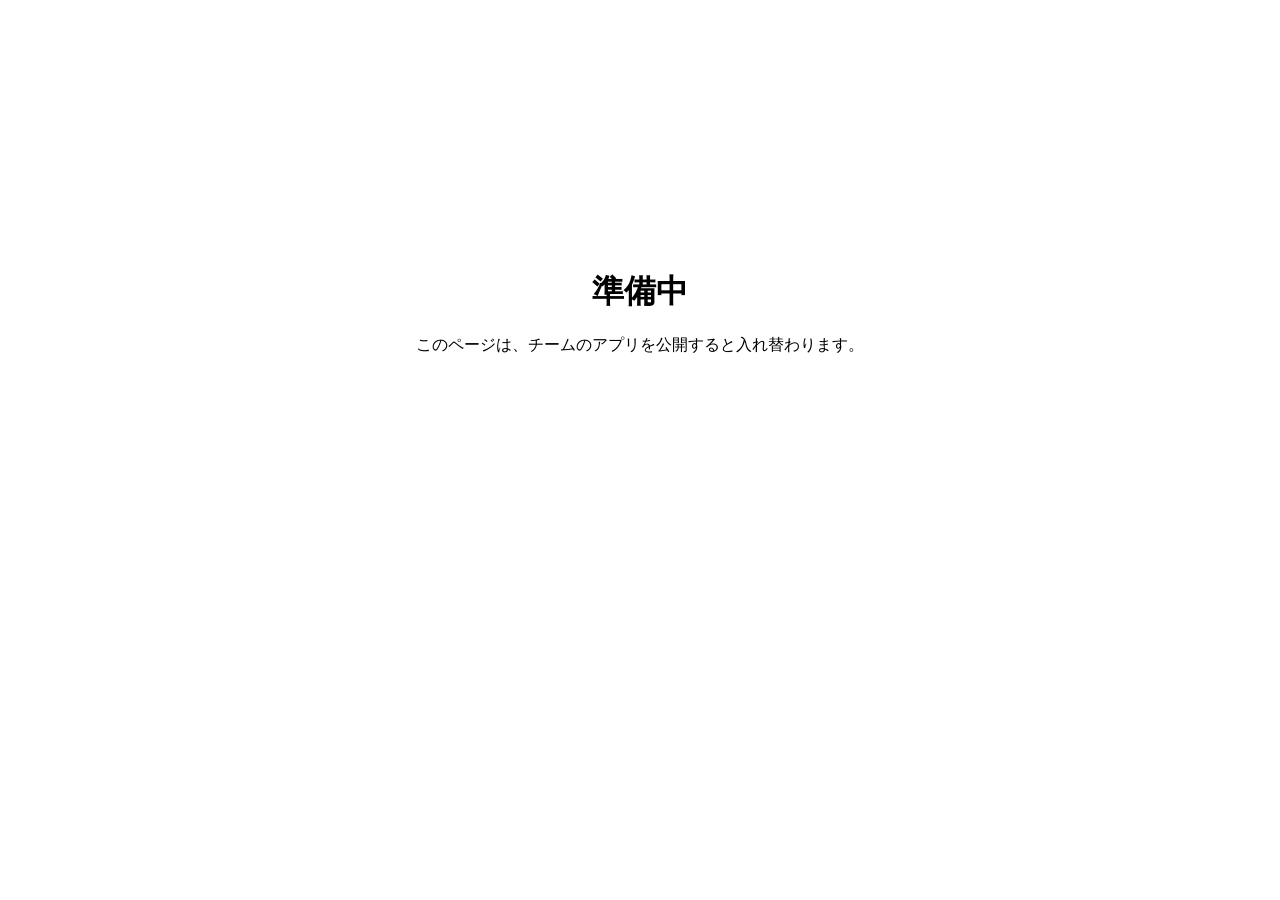
==== index.html @ 66dfaedb "仮のindex.htmlを追加（Pages確認用）" ====
<!doctype html>
<html lang="ja">
<head>
<meta charset="utf-8">
<meta name="viewport" content="width=device-width, initial-scale=1">
<title>準備中</title>
</head>
<body style="font-family:sans-serif;text-align:center;margin-top:30vh">
<h1>準備中</h1>
<p>このページは、チームのアプリを公開すると入れ替わります。</p>
</body>
</html>
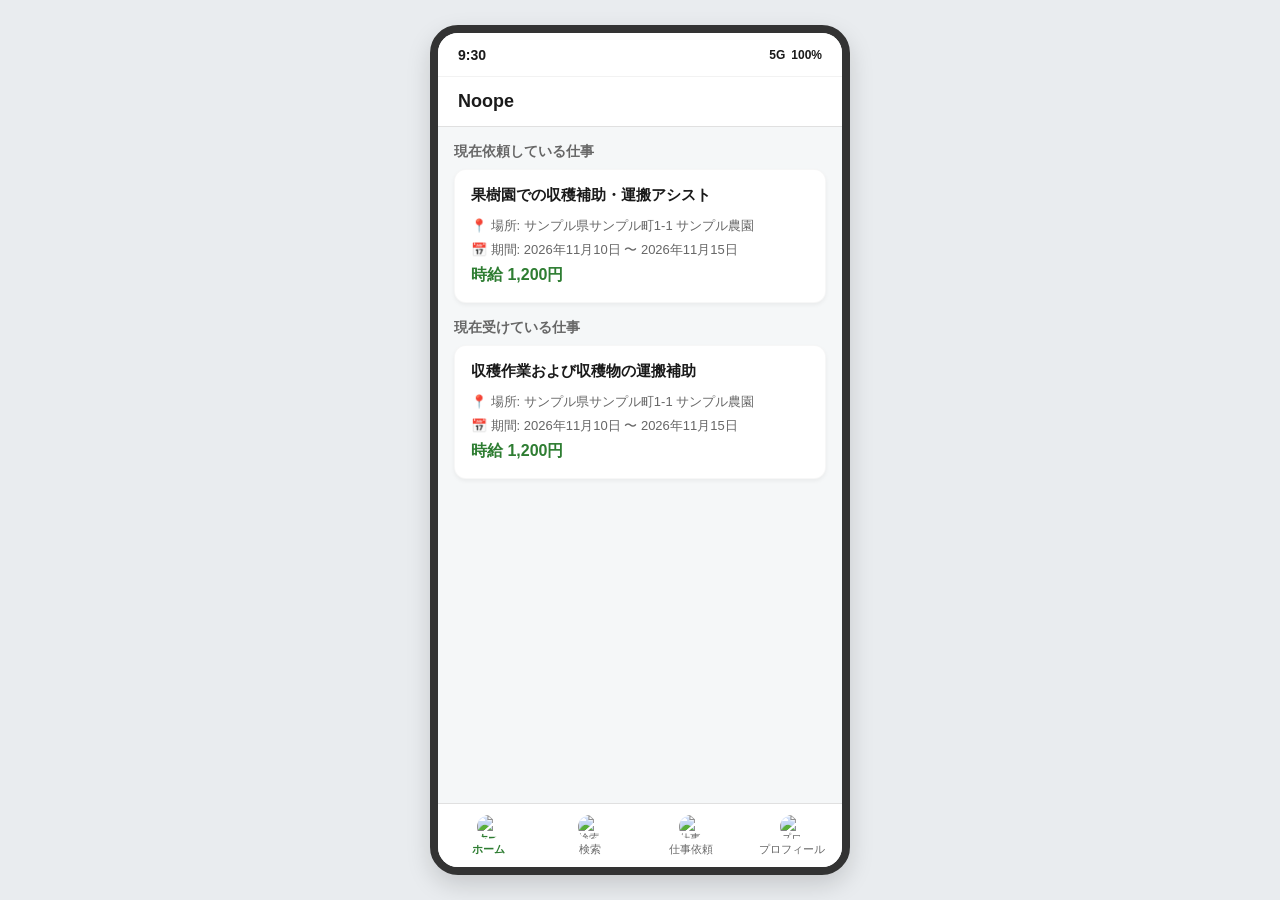
==== commit d732fe97: "プロトタイプ" ====
--- a/index.html
+++ b/index.html
@@ -1,12 +1,76 @@
-<!doctype html>
+<!DOCTYPE html>
 <html lang="ja">
 <head>
-<meta charset="utf-8">
-<meta name="viewport" content="width=device-width, initial-scale=1">
-<title>準備中</title>
+  <meta charset="UTF-8">
+  <meta name="viewport" content="width=device-width, initial-scale=1.0">
+  <title>Noope - ホーム</title>
+  <link rel="stylesheet" href="./style.css">
 </head>
-<body style="font-family:sans-serif;text-align:center;margin-top:30vh">
-<h1>準備中</h1>
-<p>このページは、チームのアプリを公開すると入れ替わります。</p>
+<body>
+  <div class="app-container">
+    <!-- Status Bar -->
+    <div class="status-bar">
+      <span>9:30</span>
+      <div class="status-bar-icons">
+        <span>5G</span>
+        <span>100%</span>
+      </div>
+    </div>
+
+    <!-- Header -->
+    <div class="app-header">
+      <h1>Noope</h1>
+    </div>
+
+    <!-- Main Content -->
+    <div class="app-content">
+      <!-- Section: Currently Requested Jobs -->
+      <div>
+        <h2 style="font-size: 14px; font-weight: 700; color: var(--text-secondary); margin-bottom: 8px;">現在依頼している仕事</h2>
+        <a href="./job-requested.html" class="card card-interactive">
+          <div class="card-title">果樹園での収穫補助・運搬アシスト</div>
+          <div class="card-meta">
+            <div class="meta-row">📍 場所: サンプル県サンプル町1-1 サンプル農園</div>
+            <div class="meta-row">📅 期間: 2026年11月10日 〜 2026年11月15日</div>
+            <div class="meta-row price-tag">時給 1,200円</div>
+          </div>
+        </a>
+      </div>
+
+      <!-- Section: Currently Accepted Jobs -->
+      <div>
+        <h2 style="font-size: 14px; font-weight: 700; color: var(--text-secondary); margin-bottom: 8px;">現在受けている仕事</h2>
+        <a href="./job-accepted.html" class="card card-interactive">
+          <div class="card-title">収穫作業および収穫物の運搬補助</div>
+          <div class="card-meta">
+            <div class="meta-row">📍 場所: サンプル県サンプル町1-1 サンプル農園</div>
+            <div class="meta-row">📅 期間: 2026年11月10日 〜 2026年11月15日</div>
+            <div class="meta-row price-tag">時給 1,200円</div>
+          </div>
+        </a>
+      </div>
+    </div>
+
+    <!-- Bottom Navigation -->
+    <nav class="bottom-nav">
+      <a href="./index.html" class="nav-item active">
+        <div class="img-box icon-box"><img src="./images/icon-home.png" alt="ホーム"></div>
+        <span>ホーム</span>
+      </a>
+      <a href="./search.html" class="nav-item">
+        <div class="img-box icon-box"><img src="./images/icon-search.png" alt="検索"></div>
+        <span>検索</span>
+      </a>
+      <a href="./job-create.html" class="nav-item">
+        <div class="img-box icon-box"><img src="./images/icon-create.png" alt="仕事依頼"></div>
+        <span>仕事依頼</span>
+      </a>
+      <a href="./account.html" class="nav-item">
+        <div class="img-box icon-box"><img src="./images/icon-profile.png" alt="プロフィール"></div>
+        <span>プロフィール</span>
+      </a>
+    </nav>
+  </div>
+  <script src="./script.js"></script>
 </body>
 </html>
--- a/style.css
+++ b/style.css
@@ -0,0 +1,485 @@
+/* Noope (ヌープ) - Common Stylesheet */
+:root {
+  --primary-color: #2e7d32;
+  --primary-hover: #1b5e20;
+  --bg-color: #f5f7f8;
+  --card-bg: #ffffff;
+  --text-primary: #1a1a1a;
+  --text-secondary: #666666;
+  --border-color: #e0e0e0;
+  --gray-placeholder: #e2e8f0;
+  --shadow-sm: 0 2px 4px rgba(0,0,0,0.05);
+  --shadow-md: 0 4px 12px rgba(0,0,0,0.08);
+  --radius: 12px;
+  --font-family: -apple-system, BlinkMacSystemFont, "Segoe UI", Roboto, "Helvetica Neue", Arial, sans-serif;
+}
+
+* {
+  box-sizing: border-box;
+  margin: 0;
+  padding: 0;
+  font-family: var(--font-family);
+  -webkit-tap-highlight-color: transparent;
+}
+
+body {
+  background-color: #e9ecef;
+  display: flex;
+  justify-content: center;
+  align-items: center;
+  min-height: 100vh;
+  color: var(--text-primary);
+}
+
+/* Mobile Frame Container */
+.app-container {
+  width: 100%;
+  max-width: 420px;
+  height: 100vh;
+  max-height: 880px;
+  background-color: var(--bg-color);
+  position: relative;
+  display: flex;
+  flex-direction: column;
+  overflow: hidden;
+  box-shadow: 0 10px 25px rgba(0,0,0,0.15);
+  border-radius: 0;
+}
+
+@media (min-width: 440px) {
+  .app-container {
+    height: 850px;
+    border-radius: 28px;
+    border: 8px solid #333333;
+  }
+}
+
+/* Status Bar */
+.status-bar {
+  height: 44px;
+  background-color: var(--card-bg);
+  display: flex;
+  justify-content: space-between;
+  align-items: center;
+  padding: 0 20px;
+  font-size: 14px;
+  font-weight: 600;
+  color: var(--text-primary);
+  border-bottom: 1px solid rgba(0,0,0,0.05);
+  z-index: 10;
+  flex-shrink: 0;
+}
+
+.status-bar-icons {
+  display: flex;
+  gap: 6px;
+  align-items: center;
+  font-size: 12px;
+}
+
+/* Header Area */
+.app-header {
+  background-color: var(--card-bg);
+  padding: 14px 20px;
+  display: flex;
+  justify-content: space-between;
+  align-items: center;
+  border-bottom: 1px solid var(--border-color);
+  z-index: 9;
+  flex-shrink: 0;
+}
+
+.app-header h1 {
+  font-size: 18px;
+  font-weight: 700;
+  color: var(--text-primary);
+}
+
+.header-actions {
+  display: flex;
+  gap: 12px;
+  align-items: center;
+}
+
+.icon-btn {
+  background: none;
+  border: none;
+  cursor: pointer;
+  display: flex;
+  align-items: center;
+  justify-content: center;
+  padding: 6px;
+  border-radius: 50%;
+  transition: background-color 0.2s;
+  text-decoration: none;
+  color: var(--text-primary);
+}
+
+.icon-btn:hover {
+  background-color: rgba(0,0,0,0.05);
+}
+
+/* Main Content Area */
+.app-content {
+  flex: 1;
+  overflow-y: auto;
+  padding: 16px;
+  display: flex;
+  flex-direction: column;
+  gap: 16px;
+}
+
+/* Bottom Navigation */
+.bottom-nav {
+  height: 64px;
+  background-color: var(--card-bg);
+  border-top: 1px solid var(--border-color);
+  display: flex;
+  justify-content: space-around;
+  align-items: center;
+  z-index: 10;
+  flex-shrink: 0;
+}
+
+.nav-item {
+  display: flex;
+  flex-direction: column;
+  align-items: center;
+  justify-content: center;
+  text-decoration: none;
+  color: var(--text-secondary);
+  font-size: 11px;
+  gap: 3px;
+  width: 25%;
+  height: 100%;
+  transition: color 0.2s;
+}
+
+.nav-item.active {
+  color: var(--primary-color);
+  font-weight: 700;
+}
+
+.nav-item img {
+  width: 22px;
+  height: 22px;
+  object-fit: contain;
+}
+
+/* Image Placeholder Component */
+.img-box {
+  width: 100%;
+  background-color: var(--gray-placeholder);
+  border-radius: var(--radius);
+  overflow: hidden;
+  position: relative;
+  display: flex;
+  align-items: center;
+  justify-content: center;
+  min-height: 120px;
+}
+
+.img-box img {
+  width: 100%;
+  height: 100%;
+  object-fit: cover;
+  display: block;
+}
+
+/* Fallback Gray Box Display */
+.img-box::before {
+  content: "No Image";
+  color: #888;
+  font-size: 13px;
+  font-weight: 500;
+  position: absolute;
+}
+
+.img-box img[src] {
+  position: relative;
+  z-index: 1;
+}
+
+.img-box.icon-box {
+  min-height: unset;
+  width: 24px;
+  height: 24px;
+  background: transparent;
+}
+.img-box.icon-box::before {
+  content: "";
+}
+
+/* UI Cards */
+.card {
+  background-color: var(--card-bg);
+  border-radius: var(--radius);
+  padding: 16px;
+  box-shadow: var(--shadow-sm);
+  border: 1px solid rgba(0,0,0,0.03);
+  display: flex;
+  flex-direction: column;
+  gap: 12px;
+  text-decoration: none;
+  color: inherit;
+  transition: transform 0.15s, box-shadow 0.15s;
+}
+
+.card-interactive:active {
+  transform: scale(0.98);
+  box-shadow: var(--shadow-md);
+}
+
+.card-title {
+  font-size: 15px;
+  font-weight: 700;
+  color: var(--text-primary);
+}
+
+.card-meta {
+  display: flex;
+  flex-direction: column;
+  gap: 6px;
+  font-size: 13px;
+  color: var(--text-secondary);
+}
+
+.meta-row {
+  display: flex;
+  align-items: center;
+  gap: 8px;
+}
+
+.price-tag {
+  font-size: 16px;
+  font-weight: 800;
+  color: var(--primary-color);
+}
+
+/* Search Bar */
+.search-container {
+  display: flex;
+  align-items: center;
+  background-color: #edf2f7;
+  border-radius: 20px;
+  padding: 8px 14px;
+  gap: 8px;
+}
+
+.search-input {
+  border: none;
+  background: transparent;
+  flex: 1;
+  font-size: 14px;
+  outline: none;
+  color: var(--text-primary);
+}
+
+.search-clear {
+  border: none;
+  background: #cbd5e0;
+  color: #fff;
+  width: 18px;
+  height: 18px;
+  border-radius: 50%;
+  display: flex;
+  align-items: center;
+  justify-content: center;
+  font-size: 11px;
+  cursor: pointer;
+  line-height: 1;
+}
+
+/* Filter Buttons */
+.filter-bar {
+  display: flex;
+  gap: 10px;
+}
+
+.filter-btn {
+  padding: 8px 16px;
+  border-radius: 20px;
+  border: 1px solid var(--border-color);
+  background-color: var(--card-bg);
+  font-size: 13px;
+  color: var(--text-secondary);
+  cursor: pointer;
+  display: flex;
+  align-items: center;
+  gap: 4px;
+}
+
+.filter-btn.active {
+  background-color: var(--primary-color);
+  color: #fff;
+  border-color: var(--primary-color);
+}
+
+/* Buttons */
+.btn-primary {
+  width: 100%;
+  padding: 14px;
+  background-color: var(--primary-color);
+  color: #ffffff;
+  border: none;
+  border-radius: var(--radius);
+  font-size: 15px;
+  font-weight: 700;
+  cursor: pointer;
+  text-align: center;
+  text-decoration: none;
+  display: block;
+  box-shadow: 0 4px 10px rgba(46, 125, 50, 0.25);
+  transition: background-color 0.2s;
+}
+
+.btn-primary:active {
+  background-color: var(--primary-hover);
+}
+
+.btn-secondary {
+  width: 100%;
+  padding: 12px;
+  background-color: #f1f5f9;
+  color: #475569;
+  border: 1px solid var(--border-color);
+  border-radius: var(--radius);
+  font-size: 14px;
+  font-weight: 600;
+  cursor: pointer;
+  text-align: center;
+  text-decoration: none;
+  display: block;
+}
+
+.btn-danger {
+  background-color: #fee2e2;
+  color: #dc2626;
+  border: 1px solid #fca5a5;
+}
+
+/* Form Controls */
+.form-group {
+  display: flex;
+  flex-direction: column;
+  gap: 6px;
+}
+
+.form-label {
+  font-size: 13px;
+  font-weight: 600;
+  color: var(--text-secondary);
+}
+
+.form-control {
+  width: 100%;
+  padding: 12px;
+  border: 1px solid var(--border-color);
+  border-radius: 8px;
+  font-size: 14px;
+  background-color: var(--card-bg);
+  outline: none;
+}
+
+.form-control:focus {
+  border-color: var(--primary-color);
+}
+
+textarea.form-control {
+  resize: vertical;
+  min-height: 80px;
+}
+
+/* Detail & Map Section */
+.detail-section {
+  display: flex;
+  flex-direction: column;
+  gap: 12px;
+}
+
+.map-container {
+  height: 160px;
+  border-radius: var(--radius);
+  overflow: hidden;
+  background-color: #e2e8f0;
+  position: relative;
+}
+
+.map-container img {
+  width: 100%;
+  height: 100%;
+  object-fit: cover;
+}
+
+/* User Profile Header */
+.profile-header {
+  display: flex;
+  flex-direction: column;
+  align-items: center;
+  padding: 20px 0 10px 0;
+  gap: 10px;
+}
+
+.avatar-lg {
+  width: 80px;
+  height: 80px;
+  border-radius: 50%;
+  overflow: hidden;
+  background-color: var(--gray-placeholder);
+}
+
+.avatar-lg img {
+  width: 100%;
+  height: 100%;
+  object-fit: cover;
+}
+
+.user-name {
+  font-size: 18px;
+  font-weight: 700;
+}
+
+.user-email {
+  font-size: 13px;
+  color: var(--text-secondary);
+}
+
+/* Settings List */
+.settings-list {
+  display: flex;
+  flex-direction: column;
+  gap: 8px;
+}
+
+.setting-item {
+  display: flex;
+  justify-content: space-between;
+  align-items: center;
+  padding: 14px 16px;
+  background-color: var(--card-bg);
+  border-radius: 8px;
+  border: 1px solid rgba(0,0,0,0.03);
+  font-size: 14px;
+  font-weight: 500;
+  color: var(--text-primary);
+  text-decoration: none;
+  cursor: pointer;
+}
+
+.setting-item::after {
+  content: "›";
+  font-size: 18px;
+  color: #a0aec0;
+}
+
+/* Alert Banner */
+.alert-box {
+  background-color: #e6f4ea;
+  border: 1px solid #a7f3d0;
+  color: #065f46;
+  padding: 12px;
+  border-radius: var(--radius);
+  font-size: 13px;
+  line-height: 1.4;
+  margin-bottom: 8px;
+}
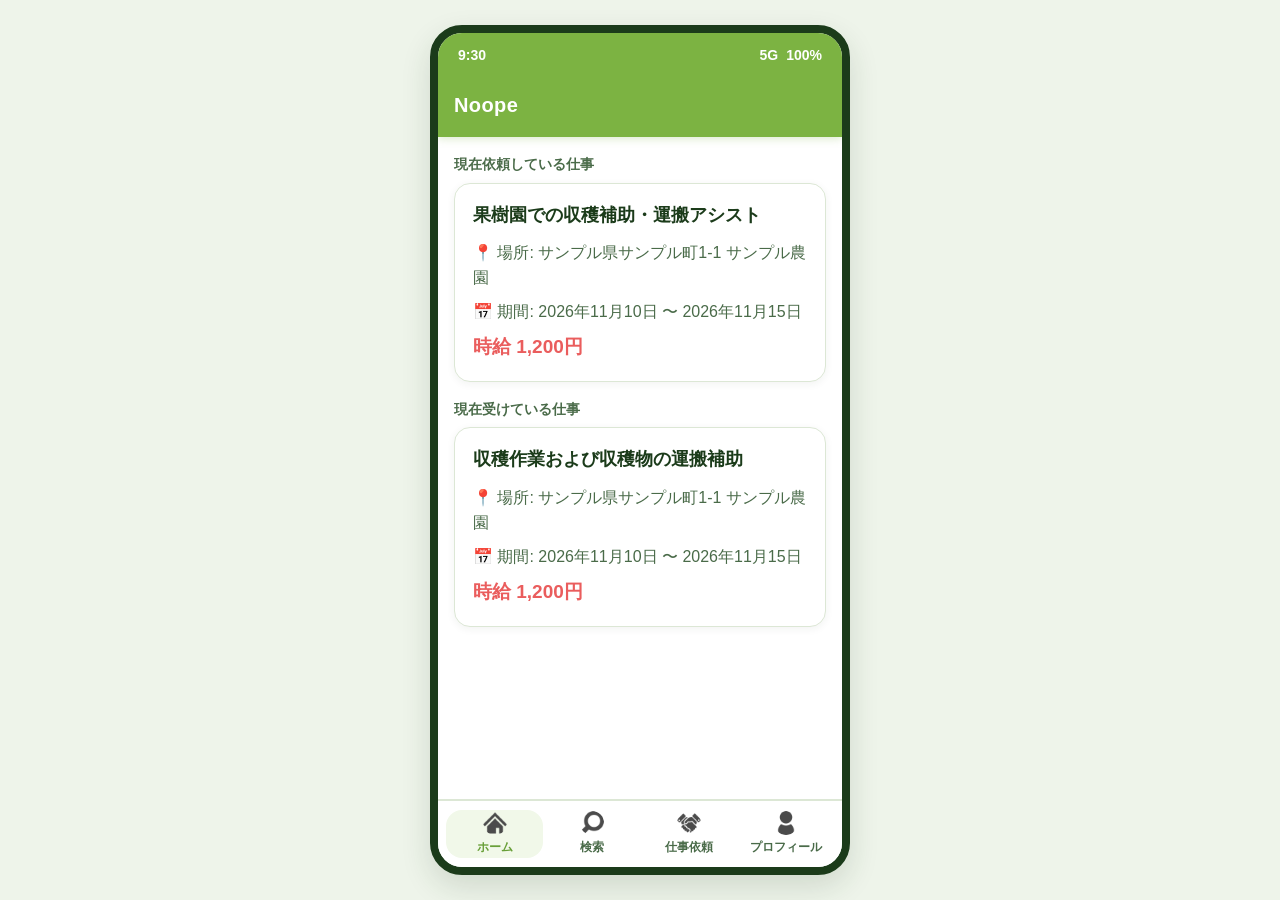
==== commit 94575725: "画像の追加" ====
--- a/index.html
+++ b/index.html
@@ -54,19 +54,19 @@
     <!-- Bottom Navigation -->
     <nav class="bottom-nav">
       <a href="./index.html" class="nav-item active">
-        <div class="img-box icon-box"><img src="./images/icon-home.png" alt="ホーム"></div>
+        <div class="img-box icon-box"><img src="./images/house.png" alt="ホーム"></div>
         <span>ホーム</span>
       </a>
       <a href="./search.html" class="nav-item">
-        <div class="img-box icon-box"><img src="./images/icon-search.png" alt="検索"></div>
+        <div class="img-box icon-box"><img src="./images/虫眼鏡のアイコン.png" alt="検索"></div>
         <span>検索</span>
       </a>
       <a href="./job-create.html" class="nav-item">
-        <div class="img-box icon-box"><img src="./images/icon-create.png" alt="仕事依頼"></div>
+        <div class="img-box icon-box"><img src="./images/握手のアイコン.png" alt="仕事依頼"></div>
         <span>仕事依頼</span>
       </a>
       <a href="./account.html" class="nav-item">
-        <div class="img-box icon-box"><img src="./images/icon-profile.png" alt="プロフィール"></div>
+        <div class="img-box icon-box"><img src="./images/人物の無料素材.png" alt="プロフィール"></div>
         <span>プロフィール</span>
       </a>
     </nav>
--- a/style.css
+++ b/style.css
@@ -1,17 +1,29 @@
 /* Noope (ヌープ) - Common Stylesheet */
 :root {
-  --primary-color: #2e7d32;
-  --primary-hover: #1b5e20;
-  --bg-color: #f5f7f8;
-  --card-bg: #ffffff;
-  --text-primary: #1a1a1a;
-  --text-secondary: #666666;
-  --border-color: #e0e0e0;
-  --gray-placeholder: #e2e8f0;
-  --shadow-sm: 0 2px 4px rgba(0,0,0,0.05);
-  --shadow-md: 0 4px 12px rgba(0,0,0,0.08);
-  --radius: 12px;
-  --font-family: -apple-system, BlinkMacSystemFont, "Segoe UI", Roboto, "Helvetica Neue", Arial, sans-serif;
+  /* デザインルール指定カラー */
+  --primary-color: #7CB342;       /* メインの色（見出し・上の帯） */
+  --primary-dark: #689F38;        /* メイン色のホバー・濃色アクセント */
+  --primary-light: #F1F8E9;       /* 農業の爽やかさを添える淡いグリーン背景 */
+  --accent-color: #EA5D5D;        /* 強調の色（主なボタン） */
+  --accent-hover: #D64545;        /* 強調ボタンのタップ・ホバー時 */
+  --bg-color: #FFFFFF;            /* 背景の色 */
+  --text-primary: #1B3B1A;        /* 文字の色 */
+
+  /* 補助カラー・UI用変数 */
+  --text-secondary: #4A6B49;      /* 補足テキスト（文字色と調和する深い緑） */
+  --text-on-color: #FFFFFF;       /* メイン色・強調色の上の白文字 */
+  --surface-subtle: #F7FAF5;      /* 検索バーや入力欄などのごく淡い背景 */
+  --border-color: #DCE7D5;        /* ナチュラルな境界線 */
+  --gray-placeholder: #EDF4E8;    /* 画像未設定時の背景 */
+  --outer-bg: #EEF4EA;            /* PC表示時の外側背景 */
+
+  /* 影・角丸・フォント */
+  --shadow-sm: 0 2px 8px rgba(27, 59, 26, 0.06);
+  --shadow-md: 0 6px 16px rgba(27, 59, 26, 0.12);
+  --shadow-accent: 0 4px 12px rgba(234, 93, 93, 0.3);
+  --radius: 16px;
+  --radius-pill: 9999px;
+  --font-family: -apple-system, BlinkMacSystemFont, "Hiragino Maru Gothic ProN", "Segoe UI", Roboto, "Helvetica Neue", Arial, "Apple Color Emoji", "Segoe UI Emoji", "Noto Color Emoji", sans-serif;
 }
 
 * {
@@ -23,12 +35,27 @@
 }
 
 body {
-  background-color: #e9ecef;
+  background-color: var(--outer-bg);
   display: flex;
   justify-content: center;
   align-items: center;
   min-height: 100vh;
   color: var(--text-primary);
+  font-size: 16px;
+  line-height: 1.6;
+}
+
+/* Material Symbols / 絵文字アイコン共通調整 */
+.material-symbols-outlined,
+.material-symbols-rounded,
+.icon-emoji {
+  font-size: 22px;
+  line-height: 1;
+  display: inline-flex;
+  align-items: center;
+  justify-content: center;
+  vertical-align: middle;
+  flex-shrink: 0;
 }
 
 /* Mobile Frame Container */
@@ -36,107 +63,138 @@
   width: 100%;
   max-width: 420px;
   height: 100vh;
+  height: 100dvh;
   max-height: 880px;
   background-color: var(--bg-color);
   position: relative;
   display: flex;
   flex-direction: column;
   overflow: hidden;
-  box-shadow: 0 10px 25px rgba(0,0,0,0.15);
+  box-shadow: 0 12px 30px rgba(27, 59, 26, 0.14);
   border-radius: 0;
 }
 
 @media (min-width: 440px) {
   .app-container {
     height: 850px;
-    border-radius: 28px;
-    border: 8px solid #333333;
+    border-radius: 32px;
+    border: 8px solid var(--text-primary);
   }
 }
 
-/* Status Bar */
+/* Status Bar（上の帯の一部としてメイン色に統一） */
 .status-bar {
   height: 44px;
-  background-color: var(--card-bg);
+  background-color: var(--primary-color);
   display: flex;
   justify-content: space-between;
   align-items: center;
   padding: 0 20px;
   font-size: 14px;
-  font-weight: 600;
-  color: var(--text-primary);
-  border-bottom: 1px solid rgba(0,0,0,0.05);
+  font-weight: 700;
+  color: var(--text-on-color);
   z-index: 10;
   flex-shrink: 0;
 }
 
 .status-bar-icons {
   display: flex;
-  gap: 6px;
-  align-items: center;
-  font-size: 12px;
-}
-
-/* Header Area */
+  gap: 8px;
+  align-items: center;
+  font-size: 14px;
+}
+
+/* Header Area（上の帯・見出し） */
 .app-header {
-  background-color: var(--card-bg);
-  padding: 14px 20px;
+  background-color: var(--primary-color);
+  padding: 12px 16px 16px;
   display: flex;
   justify-content: space-between;
   align-items: center;
-  border-bottom: 1px solid var(--border-color);
+  color: var(--text-on-color);
+  box-shadow: 0 2px 8px rgba(124, 179, 66, 0.25);
   z-index: 9;
   flex-shrink: 0;
 }
 
 .app-header h1 {
-  font-size: 18px;
-  font-weight: 700;
-  color: var(--text-primary);
+  font-size: 20px;
+  font-weight: 800;
+  letter-spacing: 0.02em;
+  color: var(--text-on-color);
 }
 
 .header-actions {
   display: flex;
-  gap: 12px;
+  gap: 8px;
   align-items: center;
 }
 
 .icon-btn {
-  background: none;
+  background: rgba(255, 255, 255, 0.18);
   border: none;
   cursor: pointer;
-  display: flex;
-  align-items: center;
-  justify-content: center;
-  padding: 6px;
-  border-radius: 50%;
-  transition: background-color 0.2s;
+  display: inline-flex;
+  align-items: center;
+  justify-content: center;
+  min-width: 44px;
+  min-height: 44px;
+  padding: 8px;
+  border-radius: var(--radius-pill);
+  transition: background-color 0.2s, transform 0.1s;
   text-decoration: none;
-  color: var(--text-primary);
-}
-
-.icon-btn:hover {
-  background-color: rgba(0,0,0,0.05);
+  color: var(--text-on-color);
+  font-size: 20px;
+}
+
+.icon-btn:active {
+  background-color: rgba(255, 255, 255, 0.32);
+  transform: scale(0.95);
 }
 
 /* Main Content Area */
 .app-content {
   flex: 1;
   overflow-y: auto;
-  padding: 16px;
-  display: flex;
-  flex-direction: column;
-  gap: 16px;
+  -webkit-overflow-scrolling: touch;
+  padding: 18px 16px 24px;
+  background-color: var(--bg-color);
+  display: flex;
+  flex-direction: column;
+  gap: 18px;
+  font-size: 16px;
+}
+
+.app-content h2,
+.app-content h3 {
+  color: var(--primary-dark);
+  font-weight: 800;
+  line-height: 1.4;
+}
+
+.app-content h2 {
+  font-size: 19px;
+}
+
+.app-content h3 {
+  font-size: 17px;
+}
+
+.app-content p {
+  font-size: 16px;
+  line-height: 1.65;
+  color: var(--text-primary);
 }
 
 /* Bottom Navigation */
 .bottom-nav {
-  height: 64px;
-  background-color: var(--card-bg);
-  border-top: 1px solid var(--border-color);
+  height: 68px;
+  background-color: var(--bg-color);
+  border-top: 2px solid var(--border-color);
   display: flex;
   justify-content: space-around;
   align-items: center;
+  padding: 4px 8px;
   z-index: 10;
   flex-shrink: 0;
 }
@@ -148,21 +206,24 @@
   justify-content: center;
   text-decoration: none;
   color: var(--text-secondary);
-  font-size: 11px;
+  font-size: 12px;
+  font-weight: 600;
   gap: 3px;
   width: 25%;
-  height: 100%;
-  transition: color 0.2s;
+  min-height: 48px;
+  border-radius: var(--radius);
+  transition: color 0.2s, background-color 0.2s;
 }
 
 .nav-item.active {
-  color: var(--primary-color);
-  font-weight: 700;
+  color: var(--primary-dark);
+  background-color: var(--primary-light);
+  font-weight: 800;
 }
 
 .nav-item img {
-  width: 22px;
-  height: 22px;
+  width: 24px;
+  height: 24px;
   object-fit: contain;
 }
 
@@ -176,7 +237,7 @@
   display: flex;
   align-items: center;
   justify-content: center;
-  min-height: 120px;
+  min-height: 140px;
 }
 
 .img-box img {
@@ -186,12 +247,12 @@
   display: block;
 }
 
-/* Fallback Gray Box Display */
+/* Fallback Display */
 .img-box::before {
-  content: "No Image";
-  color: #888;
-  font-size: 13px;
-  font-weight: 500;
+  content: "🌱 No Image";
+  color: var(--text-secondary);
+  font-size: 16px;
+  font-weight: 600;
   position: absolute;
 }
 
@@ -206,41 +267,44 @@
   height: 24px;
   background: transparent;
 }
+
 .img-box.icon-box::before {
   content: "";
 }
 
 /* UI Cards */
 .card {
-  background-color: var(--card-bg);
+  background-color: var(--bg-color);
   border-radius: var(--radius);
-  padding: 16px;
+  padding: 18px;
   box-shadow: var(--shadow-sm);
-  border: 1px solid rgba(0,0,0,0.03);
+  border: 1.5px solid var(--border-color);
   display: flex;
   flex-direction: column;
   gap: 12px;
   text-decoration: none;
-  color: inherit;
-  transition: transform 0.15s, box-shadow 0.15s;
+  color: var(--text-primary);
+  transition: transform 0.15s, box-shadow 0.15s, border-color 0.15s;
 }
 
 .card-interactive:active {
   transform: scale(0.98);
   box-shadow: var(--shadow-md);
+  border-color: var(--primary-color);
 }
 
 .card-title {
-  font-size: 15px;
-  font-weight: 700;
-  color: var(--text-primary);
+  font-size: 18px;
+  font-weight: 800;
+  color: var(--text-primary);
+  line-height: 1.45;
 }
 
 .card-meta {
   display: flex;
   flex-direction: column;
-  gap: 6px;
-  font-size: 13px;
+  gap: 8px;
+  font-size: 16px;
   color: var(--text-secondary);
 }
 
@@ -251,134 +315,180 @@
 }
 
 .price-tag {
-  font-size: 16px;
+  font-size: 19px;
   font-weight: 800;
-  color: var(--primary-color);
+  color: var(--accent-color);
 }
 
 /* Search Bar */
 .search-container {
   display: flex;
   align-items: center;
-  background-color: #edf2f7;
-  border-radius: 20px;
-  padding: 8px 14px;
-  gap: 8px;
+  background-color: var(--surface-subtle);
+  border: 1.5px solid var(--border-color);
+  border-radius: var(--radius-pill);
+  padding: 4px 14px;
+  min-height: 48px;
+  gap: 8px;
+}
+
+.search-container:focus-within {
+  border-color: var(--primary-color);
+  background-color: var(--bg-color);
 }
 
 .search-input {
   border: none;
   background: transparent;
   flex: 1;
-  font-size: 14px;
+  font-size: 16px;
   outline: none;
   color: var(--text-primary);
+  min-height: 40px;
+}
+
+.search-input::placeholder {
+  color: var(--text-secondary);
+  opacity: 0.75;
 }
 
 .search-clear {
   border: none;
-  background: #cbd5e0;
-  color: #fff;
-  width: 18px;
-  height: 18px;
-  border-radius: 50%;
-  display: flex;
-  align-items: center;
-  justify-content: center;
-  font-size: 11px;
+  background: var(--primary-color);
+  color: var(--text-on-color);
+  width: 28px;
+  height: 28px;
+  border-radius: var(--radius-pill);
+  display: flex;
+  align-items: center;
+  justify-content: center;
+  font-size: 14px;
+  font-weight: 700;
   cursor: pointer;
   line-height: 1;
+  flex-shrink: 0;
 }
 
 /* Filter Buttons */
 .filter-bar {
   display: flex;
   gap: 10px;
+  overflow-x: auto;
+  padding-bottom: 4px;
+  scrollbar-width: none;
+}
+
+.filter-bar::-webkit-scrollbar {
+  display: none;
 }
 
 .filter-btn {
-  padding: 8px 16px;
-  border-radius: 20px;
-  border: 1px solid var(--border-color);
-  background-color: var(--card-bg);
-  font-size: 13px;
-  color: var(--text-secondary);
+  min-height: 44px;
+  padding: 8px 18px;
+  border-radius: var(--radius-pill);
+  border: 1.5px solid var(--border-color);
+  background-color: var(--bg-color);
+  font-size: 16px;
+  font-weight: 700;
+  color: var(--text-primary);
   cursor: pointer;
-  display: flex;
-  align-items: center;
-  gap: 4px;
+  display: inline-flex;
+  align-items: center;
+  justify-content: center;
+  gap: 6px;
+  white-space: nowrap;
+  transition: all 0.15s;
 }
 
 .filter-btn.active {
   background-color: var(--primary-color);
-  color: #fff;
+  color: var(--text-on-color);
   border-color: var(--primary-color);
 }
 
-/* Buttons */
+/* Buttons（角を丸く、高さ44px以上、強調色 #EA5D5D） */
 .btn-primary {
   width: 100%;
-  padding: 14px;
-  background-color: var(--primary-color);
-  color: #ffffff;
+  min-height: 50px;
+  padding: 12px 24px;
+  background-color: var(--accent-color);
+  color: var(--text-on-color);
   border: none;
-  border-radius: var(--radius);
-  font-size: 15px;
+  border-radius: var(--radius-pill);
+  font-size: 16px;
+  font-weight: 800;
+  letter-spacing: 0.03em;
+  cursor: pointer;
+  text-align: center;
+  text-decoration: none;
+  display: inline-flex;
+  align-items: center;
+  justify-content: center;
+  gap: 8px;
+  box-shadow: var(--shadow-accent);
+  transition: background-color 0.2s, transform 0.1s;
+}
+
+.btn-primary:active {
+  background-color: var(--accent-hover);
+  transform: scale(0.98);
+}
+
+.btn-secondary {
+  width: 100%;
+  min-height: 48px;
+  padding: 12px 24px;
+  background-color: var(--primary-light);
+  color: var(--text-primary);
+  border: 1.5px solid var(--primary-color);
+  border-radius: var(--radius-pill);
+  font-size: 16px;
   font-weight: 700;
   cursor: pointer;
   text-align: center;
   text-decoration: none;
-  display: block;
-  box-shadow: 0 4px 10px rgba(46, 125, 50, 0.25);
-  transition: background-color 0.2s;
-}
-
-.btn-primary:active {
-  background-color: var(--primary-hover);
-}
-
-.btn-secondary {
-  width: 100%;
-  padding: 12px;
-  background-color: #f1f5f9;
-  color: #475569;
-  border: 1px solid var(--border-color);
-  border-radius: var(--radius);
-  font-size: 14px;
-  font-weight: 600;
-  cursor: pointer;
-  text-align: center;
-  text-decoration: none;
-  display: block;
+  display: inline-flex;
+  align-items: center;
+  justify-content: center;
+  gap: 8px;
+  transition: background-color 0.2s, transform 0.1s;
+}
+
+.btn-secondary:active {
+  background-color: var(--border-color);
+  transform: scale(0.98);
 }
 
 .btn-danger {
-  background-color: #fee2e2;
-  color: #dc2626;
-  border: 1px solid #fca5a5;
-}
-
-/* Form Controls */
+  background-color: #FFF0F0;
+  color: var(--accent-hover);
+  border: 1.5px solid var(--accent-color);
+}
+
+/* Form Controls（スマホの自動ズーム防止のため16px以上） */
 .form-group {
   display: flex;
   flex-direction: column;
-  gap: 6px;
+  gap: 8px;
 }
 
 .form-label {
-  font-size: 13px;
-  font-weight: 600;
-  color: var(--text-secondary);
+  font-size: 16px;
+  font-weight: 700;
+  color: var(--text-primary);
 }
 
 .form-control {
   width: 100%;
-  padding: 12px;
-  border: 1px solid var(--border-color);
-  border-radius: 8px;
-  font-size: 14px;
-  background-color: var(--card-bg);
+  min-height: 48px;
+  padding: 12px 16px;
+  border: 1.5px solid var(--border-color);
+  border-radius: 12px;
+  font-size: 16px;
+  color: var(--text-primary);
+  background-color: var(--bg-color);
   outline: none;
+  transition: border-color 0.2s;
 }
 
 .form-control:focus {
@@ -387,21 +497,24 @@
 
 textarea.form-control {
   resize: vertical;
-  min-height: 80px;
+  min-height: 100px;
+  line-height: 1.6;
 }
 
 /* Detail & Map Section */
 .detail-section {
   display: flex;
   flex-direction: column;
-  gap: 12px;
+  gap: 14px;
+  font-size: 16px;
 }
 
 .map-container {
-  height: 160px;
+  height: 180px;
   border-radius: var(--radius);
   overflow: hidden;
-  background-color: #e2e8f0;
+  background-color: var(--gray-placeholder);
+  border: 1.5px solid var(--border-color);
   position: relative;
 }
 
@@ -416,16 +529,17 @@
   display: flex;
   flex-direction: column;
   align-items: center;
-  padding: 20px 0 10px 0;
+  padding: 20px 0 12px;
   gap: 10px;
 }
 
 .avatar-lg {
-  width: 80px;
-  height: 80px;
-  border-radius: 50%;
+  width: 88px;
+  height: 88px;
+  border-radius: var(--radius-pill);
   overflow: hidden;
   background-color: var(--gray-placeholder);
+  border: 3px solid var(--primary-color);
 }
 
 .avatar-lg img {
@@ -435,12 +549,13 @@
 }
 
 .user-name {
-  font-size: 18px;
-  font-weight: 700;
+  font-size: 20px;
+  font-weight: 800;
+  color: var(--text-primary);
 }
 
 .user-email {
-  font-size: 13px;
+  font-size: 16px;
   color: var(--text-secondary);
 }
 
@@ -448,38 +563,46 @@
 .settings-list {
   display: flex;
   flex-direction: column;
-  gap: 8px;
+  gap: 10px;
 }
 
 .setting-item {
   display: flex;
   justify-content: space-between;
   align-items: center;
-  padding: 14px 16px;
-  background-color: var(--card-bg);
-  border-radius: 8px;
-  border: 1px solid rgba(0,0,0,0.03);
-  font-size: 14px;
-  font-weight: 500;
+  min-height: 52px;
+  padding: 14px 18px;
+  background-color: var(--bg-color);
+  border-radius: var(--radius);
+  border: 1.5px solid var(--border-color);
+  font-size: 16px;
+  font-weight: 700;
   color: var(--text-primary);
   text-decoration: none;
   cursor: pointer;
+  transition: background-color 0.15s;
+}
+
+.setting-item:active {
+  background-color: var(--primary-light);
 }
 
 .setting-item::after {
   content: "›";
-  font-size: 18px;
-  color: #a0aec0;
+  font-size: 22px;
+  font-weight: 700;
+  color: var(--primary-color);
 }
 
 /* Alert Banner */
 .alert-box {
-  background-color: #e6f4ea;
-  border: 1px solid #a7f3d0;
-  color: #065f46;
-  padding: 12px;
+  background-color: var(--primary-light);
+  border: 1.5px solid var(--primary-color);
+  color: var(--text-primary);
+  padding: 14px 16px;
   border-radius: var(--radius);
-  font-size: 13px;
-  line-height: 1.4;
+  font-size: 16px;
+  font-weight: 600;
+  line-height: 1.55;
   margin-bottom: 8px;
-}
+}
